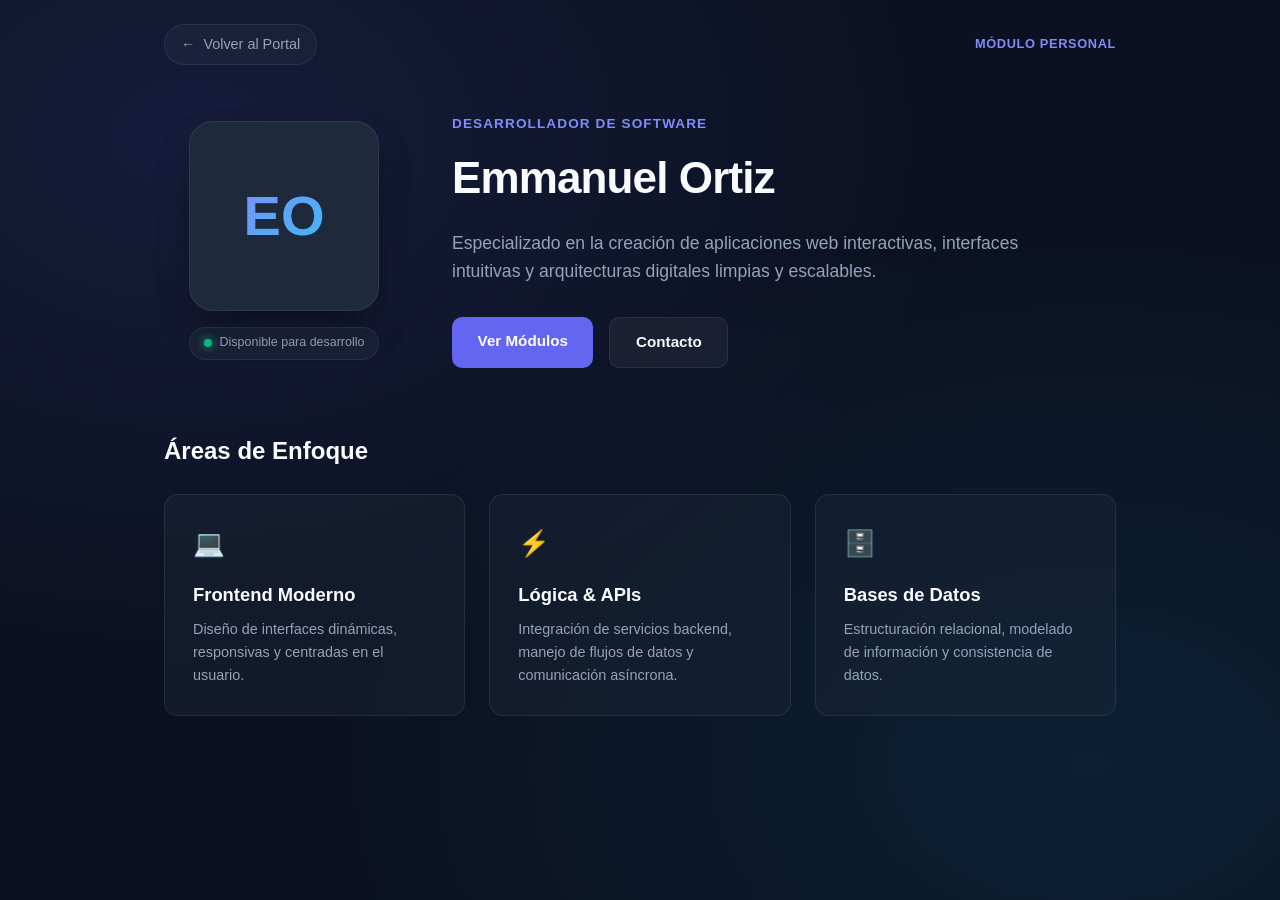
==== emmanuel-rm.html @ f56c0f4e "Creacion de mi apartado y de los estilos." ====
<!DOCTYPE html>
<html lang="es">
<head>
  <meta charset="UTF-8">
  <meta name="viewport" content="width=device-width, initial-scale=1.0">
  <title>Emmanuel | Perfil y Presentación</title>
  <link rel="stylesheet" href="emmanuel.css">
</head>
<body>

  <header class="top-nav">
    <a href="index.html" class="back-button">
      <span class="arrow">←</span> Volver al Portal
    </a>
    <span class="brand-tag">Módulo Personal</span>
  </header>

  <main class="page-container">
    
    <section class="profile-hero">
      <div class="avatar-card">
        <div class="avatar-glow"></div>
        <div class="avatar-box">
          <span class="avatar-initials">EO</span>
        </div>
        <div class="status-pill">
          <span class="status-dot"></span>
          <span>Disponible para desarrollo</span>
        </div>
      </div>

      <div class="bio-content">
        <span class="eyebrow">Desarrollador de Software</span>
        <h1>Emmanuel Ortiz</h1>
        <p class="summary">
          Especializado en la creación de aplicaciones web interactivas, interfaces intuitivas y arquitecturas digitales limpias y escalables.
        </p>

        <div class="action-buttons">
          <a href="#proyectos" class="btn btn-primary">Ver Módulos</a>
          <a href="#contacto" class="btn btn-secondary">Contacto</a>
        </div>
      </div>
    </section>

    <section class="skills-section">
      <h2>Áreas de Enfoque</h2>
      <div class="skills-grid">
        <div class="skill-card">
          <div class="skill-icon">💻</div>
          <h3>Frontend Moderno</h3>
          <p>Diseño de interfaces dinámicas, responsivas y centradas en el usuario.</p>
        </div>

        <div class="skill-card">
          <div class="skill-icon">⚡</div>
          <h3>Lógica & APIs</h3>
          <p>Integración de servicios backend, manejo de flujos de datos y comunicación asíncrona.</p>
        </div>

        <div class="skill-card">
          <div class="skill-icon">🗄️</div>
          <h3>Bases de Datos</h3>
          <p>Estructuración relacional, modelado de información y consistencia de datos.</p>
        </div>
      </div>
    </section>

  </main>

</body>
</html>
---- emmanuel.css ----
/* Variables de diseño y paleta */
:root {
  --bg-main: #0b1120;
  --surface: #1e293b;
  --surface-hover: #334155;
  --border-subtle: rgba(255, 255, 255, 0.08);
  --accent: #6366f1;
  --accent-light: #818cf8;
  --text-title: #f8fafc;
  --text-body: #94a3b8;
  --radius: 14px;
}

* {
  box-sizing: border-box;
  margin: 0;
  padding: 0;
}

body {
  font-family: 'Inter', sans-serif;
  background-color: var(--bg-main);
  background-image: 
    radial-gradient(at 15% 15%, rgba(99, 102, 241, 0.12) 0px, transparent 50%),
    radial-gradient(at 85% 85%, rgba(14, 165, 233, 0.1) 0px, transparent 50%);
  color: var(--text-title);
  min-height: 100vh;
  line-height: 1.6;
}

/* Barra superior */
.top-nav {
  max-width: 1000px;
  margin: 0 auto;
  padding: 1.5rem 1.5rem 0;
  display: flex;
  justify-content: space-between;
  align-items: center;
}

.back-button {
  display: inline-flex;
  align-items: center;
  gap: 0.5rem;
  color: var(--text-body);
  text-decoration: none;
  font-size: 0.9rem;
  font-weight: 500;
  padding: 0.5rem 1rem;
  border-radius: 9999px;
  background: rgba(255, 255, 255, 0.03);
  border: 1px solid var(--border-subtle);
  transition: all 0.2s ease;
}

.back-button:hover {
  color: var(--text-title);
  border-color: var(--accent);
  transform: translateX(-3px);
}

.brand-tag {
  font-size: 0.8rem;
  color: var(--accent-light);
  font-weight: 600;
  letter-spacing: 0.05em;
  text-transform: uppercase;
}

.page-container {
  max-width: 1000px;
  margin: 0 auto;
  padding: 3rem 1.5rem 5rem;
  display: flex;
  flex-direction: column;
  gap: 4rem;
}

.profile-hero {
  display: grid;
  grid-template-columns: 240px 1fr;
  gap: 3rem;
  align-items: center;
}

.avatar-card {
  position: relative;
  display: flex;
  flex-direction: column;
  align-items: center;
}

.avatar-box {
  width: 190px;
  height: 190px;
  border-radius: 24px;
  background: var(--surface);
  border: 1px solid var(--border-subtle);
  display: flex;
  align-items: center;
  justify-content: center;
  box-shadow: 0 20px 40px -15px rgba(0, 0, 0, 0.5);
  position: relative;
  z-index: 1;
}

.avatar-initials {
  font-size: 3.5rem;
  font-weight: 700;
  background: linear-gradient(135deg, var(--accent-light), #38bdf8);
  -webkit-background-clip: text;
  -webkit-text-fill-color: transparent;
}

.status-pill {
  margin-top: 1rem;
  display: inline-flex;
  align-items: center;
  gap: 0.5rem;
  font-size: 0.78rem;
  color: var(--text-body);
  background: rgba(30, 41, 59, 0.6);
  padding: 0.35rem 0.85rem;
  border-radius: 9999px;
  border: 1px solid var(--border-subtle);
}

.status-dot {
  width: 8px;
  height: 8px;
  border-radius: 50%;
  background-color: #10b981;
  box-shadow: 0 0 8px #10b981;
}

.bio-content .eyebrow {
  display: block;
  font-size: 0.85rem;
  font-weight: 600;
  color: var(--accent-light);
  text-transform: uppercase;
  letter-spacing: 0.08em;
  margin-bottom: 0.5rem;
}

.bio-content h1 {
  font-size: 2.75rem;
  font-weight: 700;
  letter-spacing: -0.02em;
  margin-bottom: 1rem;
}

.bio-content .summary {
  font-size: 1.1rem;
  color: var(--text-body);
  margin-bottom: 2rem;
  max-width: 580px;
}

.action-buttons {
  display: flex;
  gap: 1rem;
}

.btn {
  padding: 0.75rem 1.6rem;
  border-radius: 10px;
  font-size: 0.95rem;
  font-weight: 600;
  text-decoration: none;
  transition: all 0.25s ease;
}

.btn-primary {
  background: var(--accent);
  color: #ffffff;
}

.btn-primary:hover {
  background: #4f46e5;
  box-shadow: 0 8px 20px -4px rgba(99, 102, 241, 0.4);
  transform: translateY(-2px);
}

.btn-secondary {
  background: rgba(255, 255, 255, 0.05);
  color: var(--text-title);
  border: 1px solid var(--border-subtle);
}

.btn-secondary:hover {
  background: rgba(255, 255, 255, 0.1);
  transform: translateY(-2px);
}

.skills-section h2 {
  font-size: 1.5rem;
  font-weight: 600;
  margin-bottom: 1.5rem;
}

.skills-grid {
  display: grid;
  grid-template-columns: repeat(auto-fit, minmax(250px, 1fr));
  gap: 1.5rem;
}

.skill-card {
  background: rgba(30, 41, 59, 0.4);
  border: 1px solid var(--border-subtle);
  border-radius: var(--radius);
  padding: 1.75rem;
  transition: transform 0.25s ease, border-color 0.25s ease;
}

.skill-card:hover {
  transform: translateY(-4px);
  border-color: rgba(99, 102, 241, 0.4);
}

.skill-icon {
  font-size: 1.6rem;
  margin-bottom: 1rem;
}

.skill-card h3 {
  font-size: 1.15rem;
  margin-bottom: 0.5rem;
}

.skill-card p {
  font-size: 0.9rem;
  color: var(--text-body);
}

.contact-box {
  background: linear-gradient(180deg, rgba(30, 41, 59, 0.6) 0%, rgba(15, 23, 42, 0.8) 100%);
  border: 1px solid var(--border-subtle);
  border-radius: var(--radius);
  padding: 2.5rem;
  text-align: center;
}

.contact-box h2 {
  font-size: 1.6rem;
  margin-bottom: 0.5rem;
}

.contact-box p {
  color: var(--text-body);
  margin-bottom: 1.5rem;
}

.social-links {
  display: flex;
  justify-content: center;
  gap: 1rem;
  flex-wrap: wrap;
}

.social-chip {
  padding: 0.6rem 1.3rem;
  border-radius: 8px;
  background: var(--surface);
  border: 1px solid var(--border-subtle);
  color: var(--text-title);
  text-decoration: none;
  font-size: 0.9rem;
  font-weight: 500;
  transition: all 0.2s ease;
}

.social-chip:hover {
  border-color: var(--accent);
  color: var(--accent-light);
  transform: translateY(-2px);
}

/* Responsividad para móviles y tablets */
@media (max-width: 768px) {
  .profile-hero {
    grid-template-columns: 1fr;
    text-align: center;
    gap: 2rem;
  }

  .avatar-card {
    margin: 0 auto;
  }

  .action-buttons {
    justify-content: center;
  }

  .bio-content .summary {
    margin-left: auto;
    margin-right: auto;
  }
}
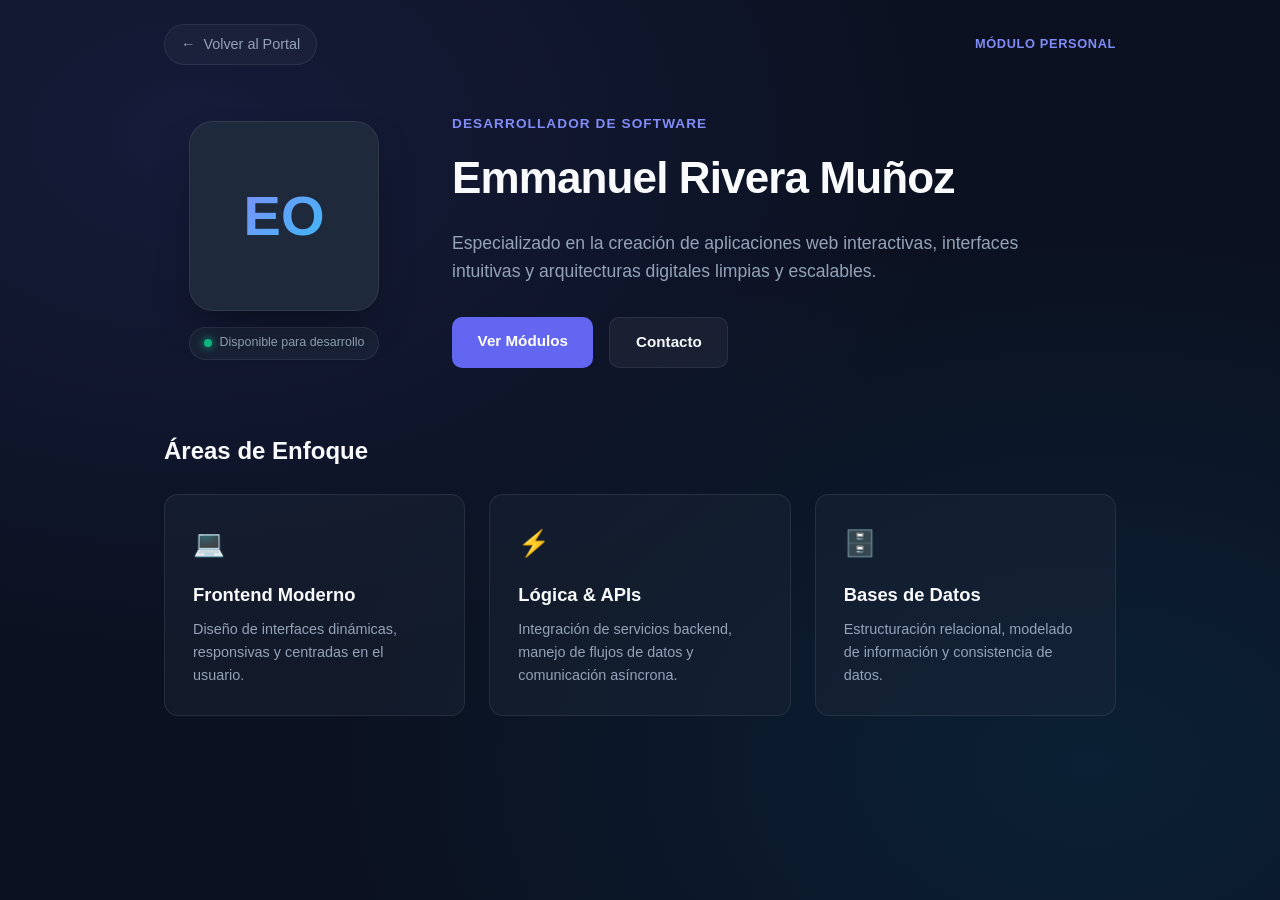
==== commit cf537051: "Actualizacion de Información" ====
--- a/emmanuel-rm.html
+++ b/emmanuel-rm.html
@@ -31,7 +31,7 @@
 
       <div class="bio-content">
         <span class="eyebrow">Desarrollador de Software</span>
-        <h1>Emmanuel Ortiz</h1>
+        <h1>Emmanuel Rivera Muñoz</h1>
         <p class="summary">
           Especializado en la creación de aplicaciones web interactivas, interfaces intuitivas y arquitecturas digitales limpias y escalables.
         </p>
